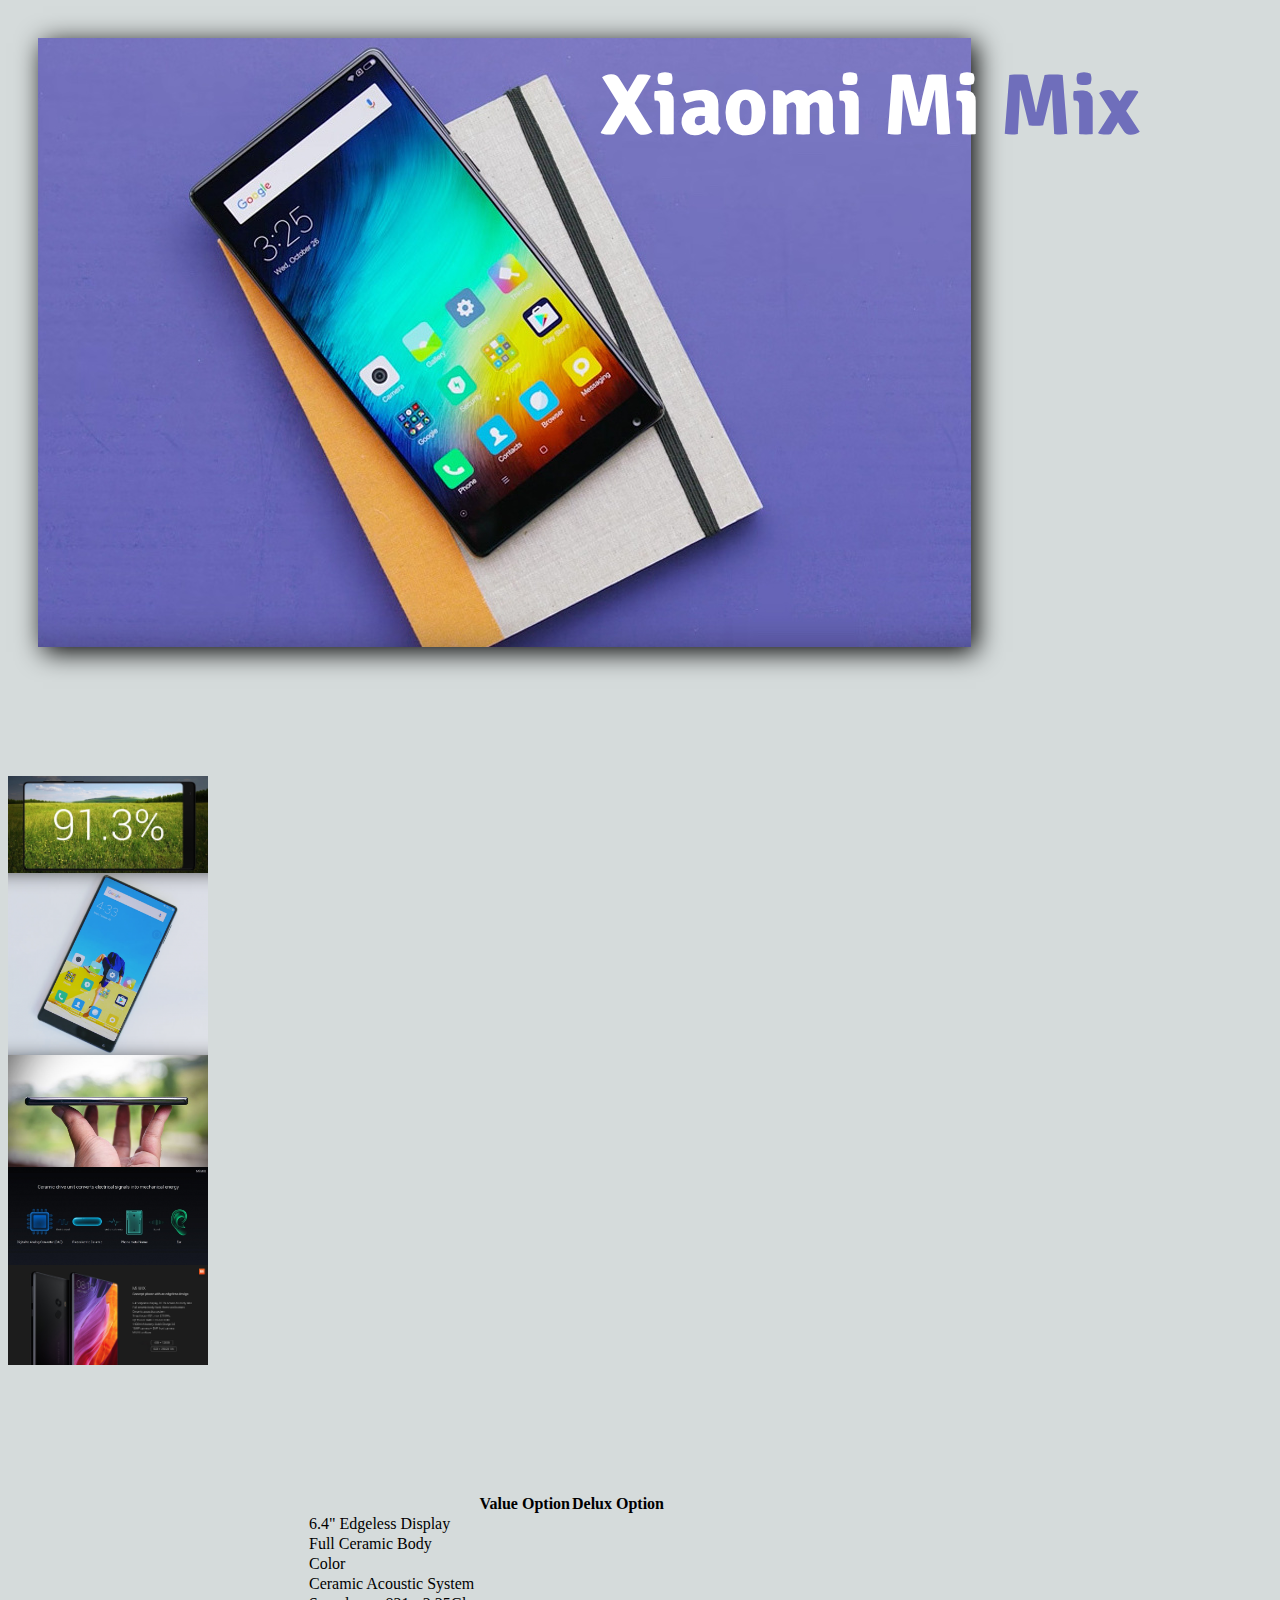
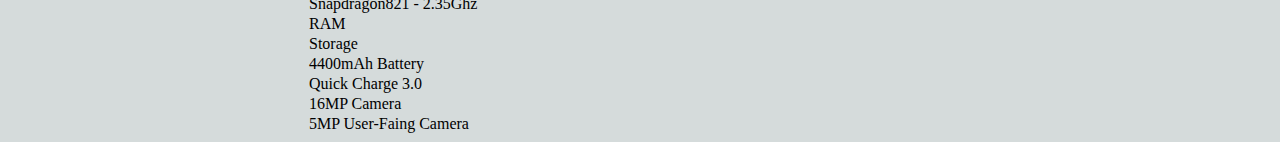
==== index.html @ 0af64887 "make site with header and gallery, and basic unstyled unfinished table" ====
<!DOCTYPE html>
<html>
  <head>
    <meta charset="utf-8">
    <link rel="stylesheet" href="css/styles.css" media="screen" title="no title">
    <link href="https://fonts.googleapis.com/css?family=Comfortaa|Exo+2|Righteous|Russo+One|Signika" rel="stylesheet">
    <title></title>
  </head>
  <body>
    <div id="top"> <!-- This is the Title Box -->
      <h1>Xiaomi Mi <span class="purple">Mix</span></h1>
      <img src="img/phone.jpg" alt="phone on a book" />
    </div>

    <div id="gallery"> <!-- This is the vertical box of images -->
      <img src="img/resolution.jpg" alt="" />
      <img src="img/phone2.png" alt="" />
      <img src="img/thickness.jpg" alt="" />
      <img src="img/hearing.jpg" alt="" />
      <img src="img/stats.jpg" alt="" />
      <div id="insertHere">
        <!-- Images Appear into this Div when hovered over -->
      </div>
    </div>

    <div id="specs">
      <table>
        <thead>
          <tr>
            <th></th>
            <th>Value Option</th>
            <th>Delux Option</th>
          </tr>
        </thead>
        <tbody>
          <tr>
            <td>6.4" Edgeless Display</td>
            <td></td>
            <td></td>
          </tr>
          <tr>
            <td>Full Ceramic Body</td>
            <td></td>
            <td></td>
          </tr>
          <tr>
            <td>Color</td>
            <td></td>
            <td></td>
          </tr>
          <tr>
            <td>Ceramic Acoustic System</td>
            <td></td>
            <td></td>
          </tr>
          <tr>
            <td>Snapdragon821 - 2.35Ghz</td>
            <td></td>
            <td></td>
          </tr>
          <tr>
            <td>RAM</td>
            <td></td>
            <td></td>
          </tr>
          <tr>
            <td>Storage</td>
            <td></td>
            <td></td>
          </tr>
          <tr>
            <td>4400mAh Battery</td>
            <td></td>
            <td></td>
          </tr>
          <tr>
            <td>Quick Charge 3.0</td>
            <td></td>
            <td></td>
          </tr>
          <tr>
            <td>16MP Camera</td>
            <td></td>
            <td></td>
          </tr>
          <tr>
            <td>5MP User-Faing Camera</td>
            <td></td>
            <td></td>
          </tr>
        </tbody>
      </table>
    </div>
  </body>
</html>
---- css/styles.css ----
body {
  background-color: #D5DBDB;
}

#top img {
  margin: 30px;
  box-shadow: 5px 5px 25px black;
  position: relative;
}

#top h1 {
  font-family: 'Signika', sans-serif;
  color: #fff;
  position: absolute;
  left: 600px;
  top: -5px;
  z-index: 1;
  font-size: 5.4em;
}

#gallery {
  margin-top: 100px;
  width: 200px;
  border-radius: 15px;
}

#gallery img {
  width: 100%;
  margin-top: -5px;
}

#gallery img:hover {
  box-shadow: 0px 0px 10px #333;

}

#insertHere {
  position: absolute;
  top: 775px;
  left: 350px;
  max-height: 500px;
  max-width: 700px;
  background-color: yellow;
}

#gallery img:nth-of-type(1):hover ~ #insertHere {
  content: url(../img/resolution.jpg);
  border-radius: 25px;
}
#gallery img:nth-of-type(2):hover ~ #insertHere {
  content: url(../img/phone2.png);
  border-radius: 25px;
}
#gallery img:nth-of-type(3):hover ~ #insertHere {
  content: url(../img/thickness.jpg);
  border-radius: 25px;
}
#gallery img:nth-of-type(4):hover ~ #insertHere {
  content: url(../img/hearing.jpg);
  border-radius: 25px;
}
#gallery img:nth-of-type(5):hover ~ #insertHere {
  content: url(../img/stats.jpg);
  border-radius: 25px;
}

#specs {
  clear: left;
  margin-top: 125px;
  margin-left: 300px;
}

#specs table {
  border-collapse: collapse;
}

.purple {
  color: rgb(111, 110, 187);
}

/*rgb(111, 110, 187);*/
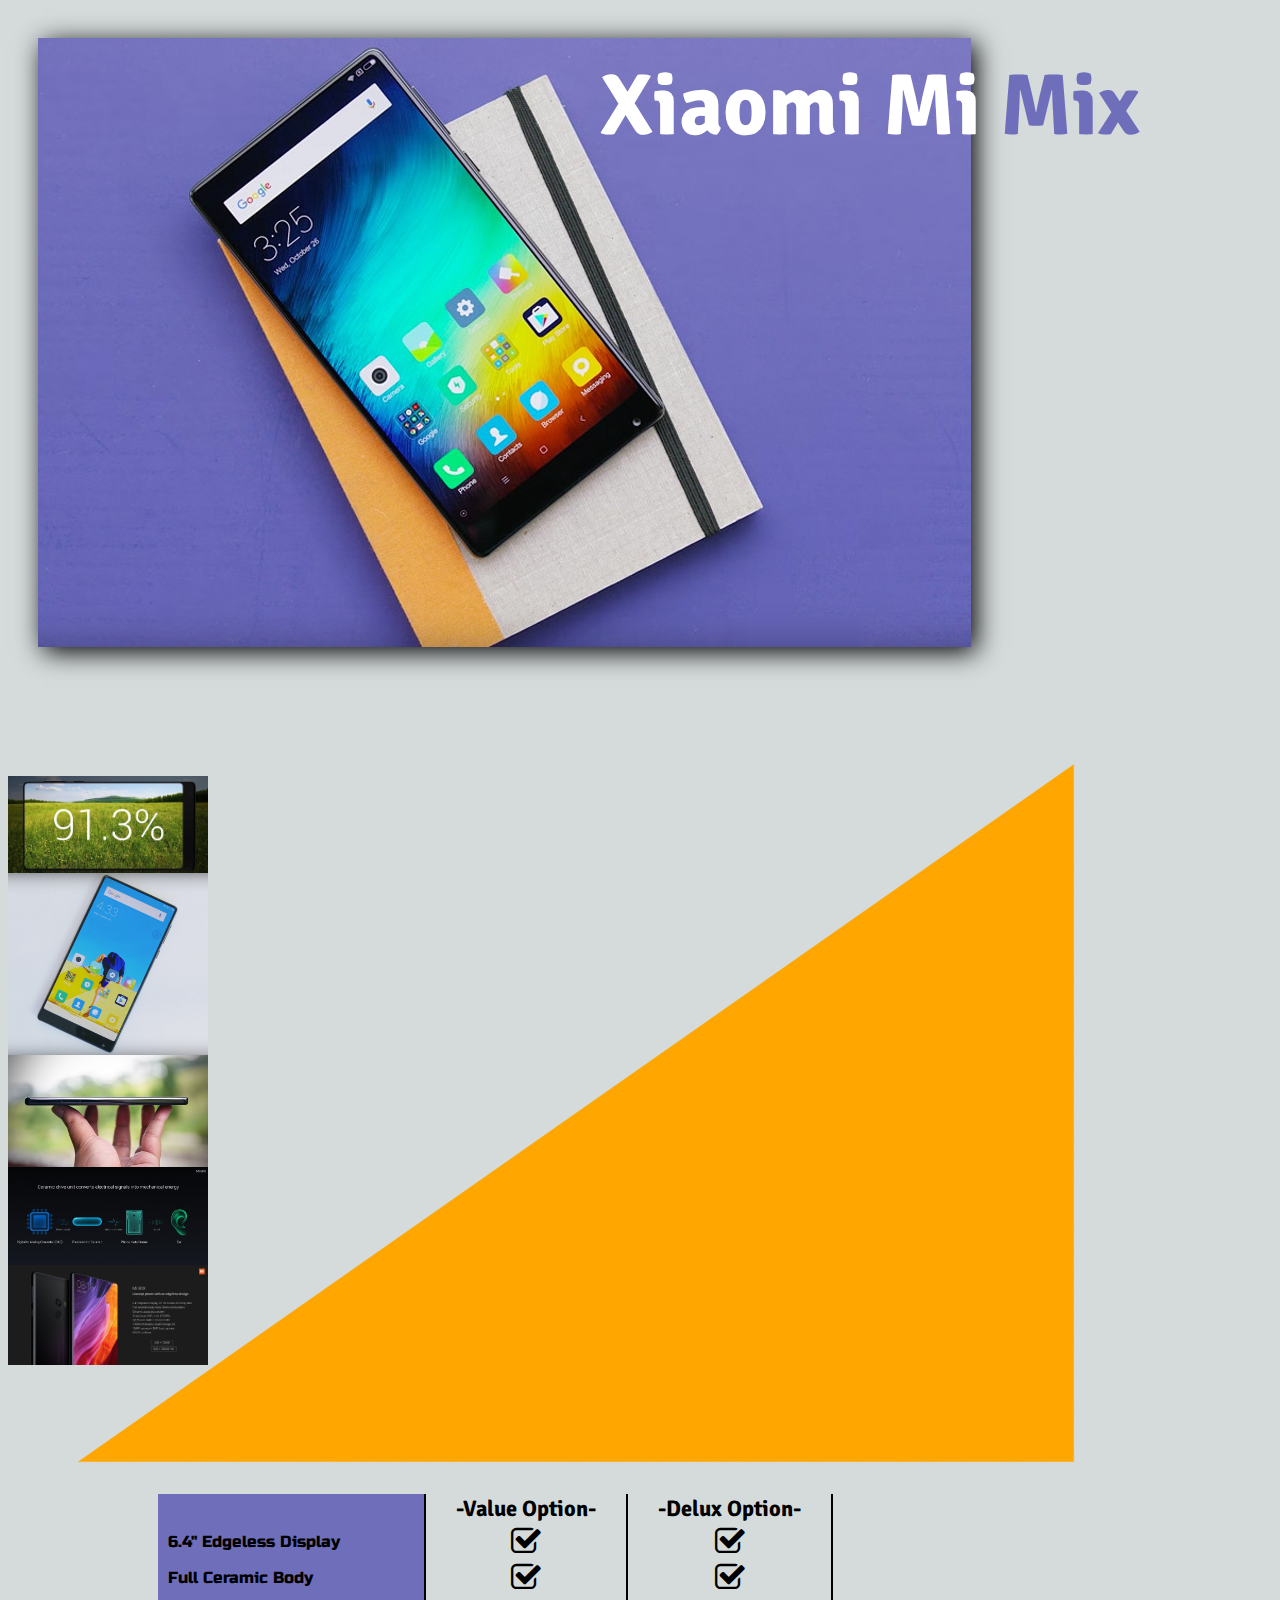
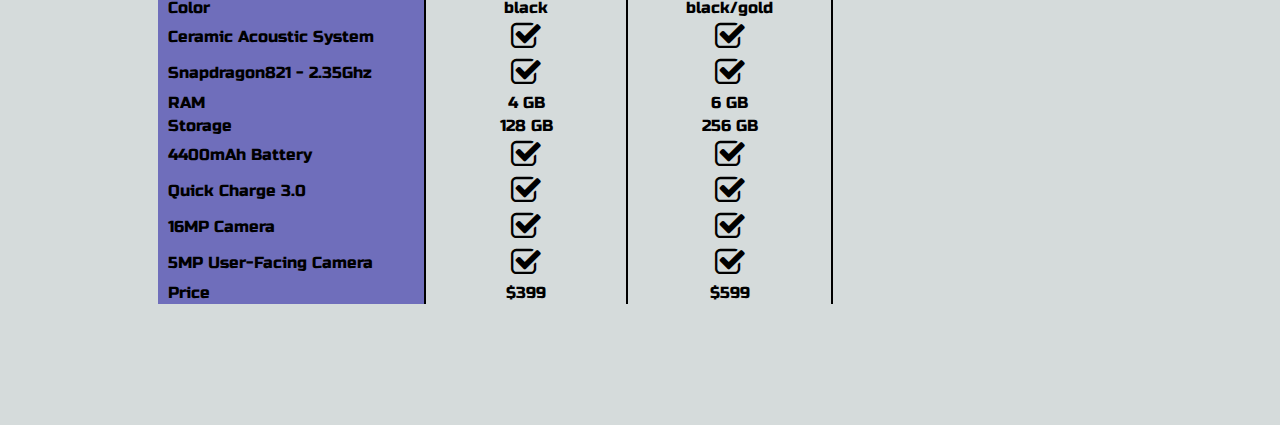
==== commit 474899c7: "add styling to table and triangle image in background" ====
--- a/index.html
+++ b/index.html
@@ -4,9 +4,11 @@
     <meta charset="utf-8">
     <link rel="stylesheet" href="css/styles.css" media="screen" title="no title">
     <link href="https://fonts.googleapis.com/css?family=Comfortaa|Exo+2|Righteous|Russo+One|Signika" rel="stylesheet">
+    <link rel="stylesheet" href="font-awesome-4.7.0/css/font-awesome.min.css">
     <title></title>
   </head>
   <body>
+    <div id="container">
     <div id="top"> <!-- This is the Title Box -->
       <h1>Xiaomi Mi <span class="purple">Mix</span></h1>
       <img src="img/phone.jpg" alt="phone on a book" />
@@ -23,73 +25,83 @@
       </div>
     </div>
 
+    <div id="price">
+      <img src="img/orange.png" alt="triangle" />
+    </div>
+
     <div id="specs">
       <table>
         <thead>
           <tr>
             <th></th>
-            <th>Value Option</th>
-            <th>Delux Option</th>
+            <th>-Value Option-</th>
+            <th>-Delux Option-</th>
           </tr>
         </thead>
         <tbody>
           <tr>
             <td>6.4" Edgeless Display</td>
-            <td></td>
-            <td></td>
+            <td><i class="fa fa-check-square-o fa-2x" aria-hidden="true"></i></td>
+            <td><i class="fa fa-check-square-o fa-2x" aria-hidden="true"></i></td>
           </tr>
           <tr>
             <td>Full Ceramic Body</td>
-            <td></td>
-            <td></td>
+            <td><i class="fa fa-check-square-o fa-2x" aria-hidden="true"></i></td>
+            <td><i class="fa fa-check-square-o fa-2x" aria-hidden="true"></i></td>
           </tr>
           <tr>
             <td>Color</td>
-            <td></td>
-            <td></td>
+            <td>black</td>
+            <td>black/gold</td>
           </tr>
           <tr>
             <td>Ceramic Acoustic System</td>
-            <td></td>
-            <td></td>
+            <td><i class="fa fa-check-square-o fa-2x" aria-hidden="true"></i></td>
+            <td><i class="fa fa-check-square-o fa-2x" aria-hidden="true"></i></td>
           </tr>
           <tr>
             <td>Snapdragon821 - 2.35Ghz</td>
-            <td></td>
-            <td></td>
+            <td><i class="fa fa-check-square-o fa-2x" aria-hidden="true"></i></td>
+            <td><i class="fa fa-check-square-o fa-2x" aria-hidden="true"></i></td>
           </tr>
           <tr>
             <td>RAM</td>
-            <td></td>
-            <td></td>
+            <td>4 GB</td>
+            <td>6 GB</td>
           </tr>
           <tr>
             <td>Storage</td>
-            <td></td>
-            <td></td>
+            <td>128 GB</td>
+            <td>256 GB</td>
           </tr>
           <tr>
             <td>4400mAh Battery</td>
-            <td></td>
-            <td></td>
+            <td><i class="fa fa-check-square-o fa-2x" aria-hidden="true"></i></td>
+            <td><i class="fa fa-check-square-o fa-2x" aria-hidden="true"></i></td>
           </tr>
           <tr>
             <td>Quick Charge 3.0</td>
-            <td></td>
-            <td></td>
+            <td><i class="fa fa-check-square-o fa-2x" aria-hidden="true"></i></td>
+            <td><i class="fa fa-check-square-o fa-2x" aria-hidden="true"></i></td>
           </tr>
           <tr>
             <td>16MP Camera</td>
-            <td></td>
-            <td></td>
+            <td><i class="fa fa-check-square-o fa-2x" aria-hidden="true"></i></td>
+            <td><i class="fa fa-check-square-o fa-2x" aria-hidden="true"></i></td>
           </tr>
           <tr>
-            <td>5MP User-Faing Camera</td>
-            <td></td>
-            <td></td>
+            <td>5MP User-Facing Camera</td>
+            <td><i class="fa fa-check-square-o fa-2x" aria-hidden="true"></i></td>
+            <td><i class="fa fa-check-square-o fa-2x" aria-hidden="true"></i></td>
+          </tr>
+          <tr>
+            <td>Price</td>
+            <td>$399</td>
+            <td>$599</td>
           </tr>
         </tbody>
       </table>
     </div>
+  </div>
   </body>
 </html>
--- a/css/styles.css
+++ b/css/styles.css
@@ -1,5 +1,9 @@
 body {
   background-color: #D5DBDB;
+}
+
+#container {
+  margin: auto;
 }
 
 #top img {
@@ -20,6 +24,7 @@
 
 #gallery {
   margin-top: 100px;
+  margin-right: 0;
   width: 200px;
   border-radius: 15px;
 }
@@ -64,18 +69,83 @@
   border-radius: 25px;
 }
 
+#price img {
+  position: absolute;
+  width: 1450px;
+  left: 0%;
+  top: 750px;
+  z-index: -1;
+}
+
 #specs {
   clear: left;
   margin-top: 125px;
-  margin-left: 300px;
+  margin-left: 150px;
+  /*background-color: rgb(111, 110, 187);
+  padding: 10px;*/
 }
 
 #specs table {
   border-collapse: collapse;
 }
 
+thead {
+  font-family: 'Signika', sans-serif;
+}
+
+thead tr th:nth-of-type(1) {
+  background-color: rgb(111, 110, 187);
+}
+
+thead tr th {
+  text-align: center;
+  padding-left: 30px;
+  padding-right: 30px;
+}
+
+td {
+  padding: 2px;
+}
+
+thead tr th {
+  font-size: 1.4em;
+}
+
+tbody {
+  font-family: 'Russo One', sans-serif;
+}
+
+tbody tr td:first-child {
+  padding-right: 50px;
+  padding-left: 10px;
+  background-color: rgb(111, 110, 187);
+}
+
+tbody tr td:nth-child(n+2) {
+  text-align: center;
+}
+
+tbody tr td i:hover {
+  color: orange;
+}
+
+thead tr th:nth-last-of-type(2), tbody tr td:nth-last-of-type(2) {
+  background-color: #D5DBDB;
+  border-left: 2px solid black;
+}
+
+thead tr th:nth-of-type(3), tbody tr td:nth-of-type(3) {
+  /*color: rgba(40, 174, 227, 1);*/
+  border-left: 2px solid black;
+  border-right: 2px solid black;
+}
+
 .purple {
   color: rgb(111, 110, 187);
 }
 
+#orange {
+  background-color: orange;
+}
+
 /*rgb(111, 110, 187);*/
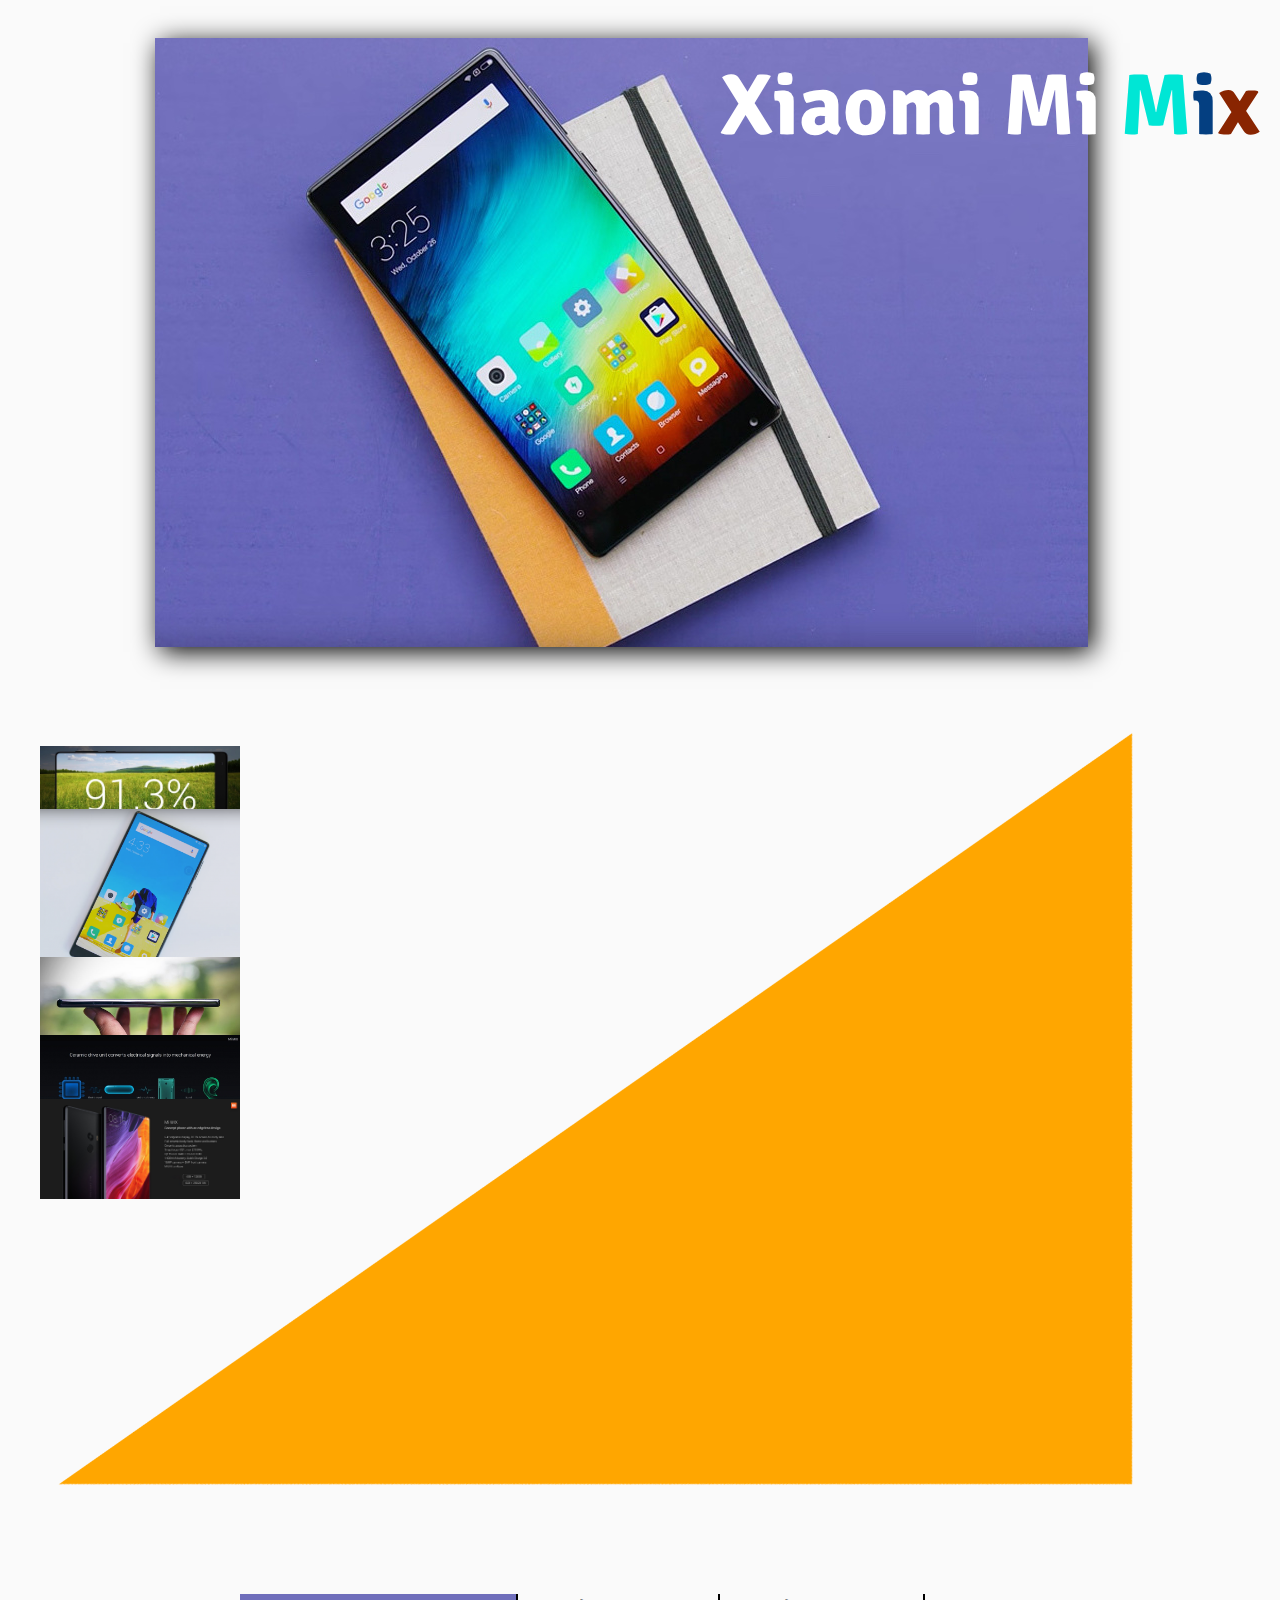
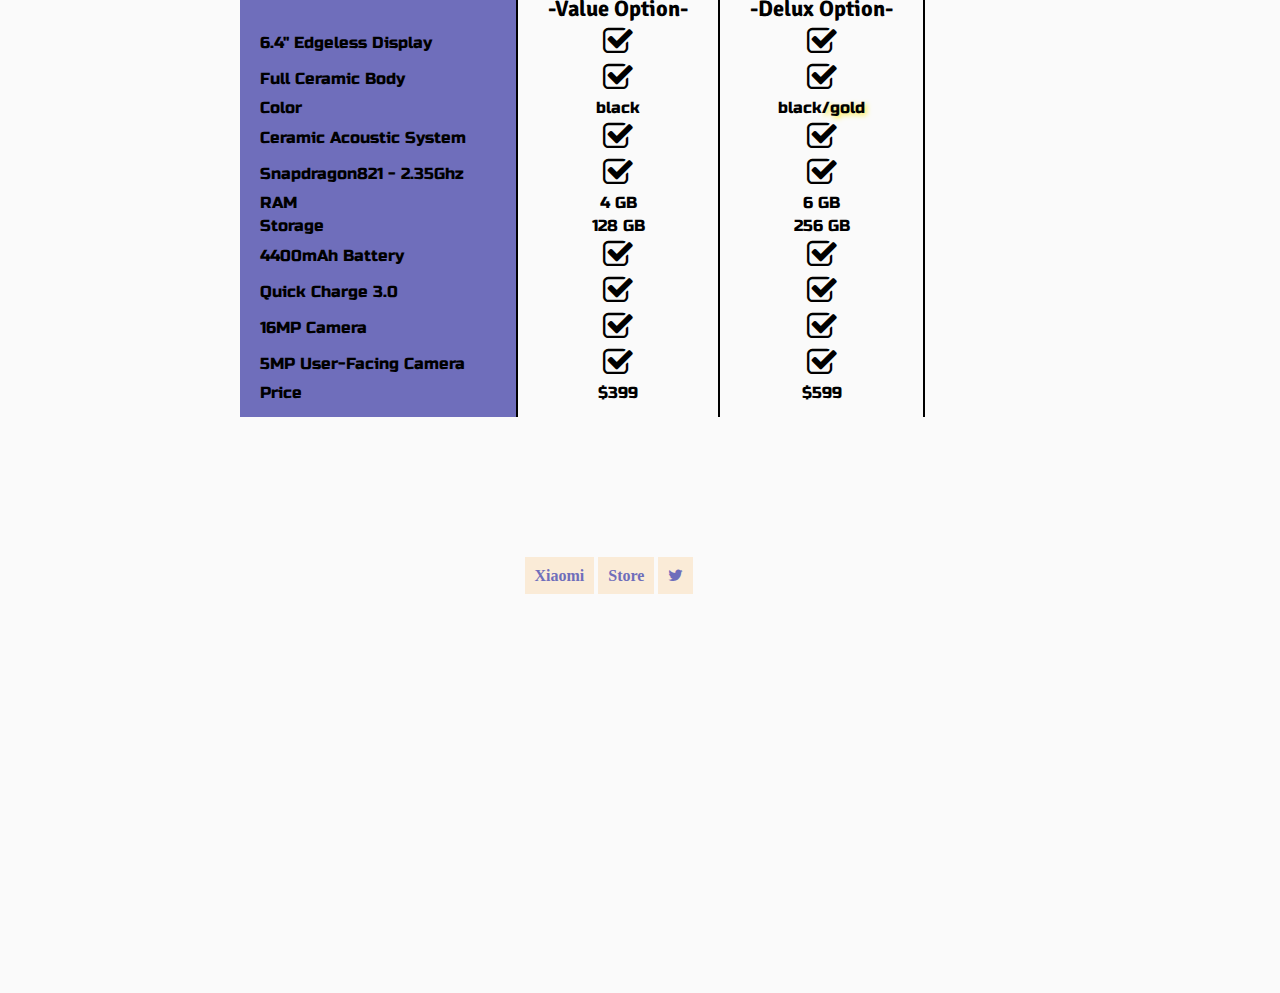
==== commit a203b55c: "change how the layout does what it does and add README" ====
--- a/index.html
+++ b/index.html
@@ -10,7 +10,7 @@
   <body>
     <div id="container">
     <div id="top"> <!-- This is the Title Box -->
-      <h1>Xiaomi Mi <span class="purple">Mix</span></h1>
+      <h1>Xiaomi Mi <span class="teal">M</span><span class="blue">i</span><span class="red">x</span></h1>
       <img src="img/phone.jpg" alt="phone on a book" />
     </div>
 
@@ -30,7 +30,7 @@
     </div>
 
     <div id="specs">
-      <table>
+      <table>               <!-- Start of Table -->
         <thead>
           <tr>
             <th></th>
@@ -52,7 +52,7 @@
           <tr>
             <td>Color</td>
             <td>black</td>
-            <td>black/gold</td>
+            <td>black<span class="gold">/gold</span></td>
           </tr>
           <tr>
             <td>Ceramic Acoustic System</td>
@@ -100,7 +100,13 @@
             <td>$599</td>
           </tr>
         </tbody>
-      </table>
+      </table>                   <!-- End of Table -->
+
+      <div id="bottom">         <!-- Last Div -->
+        <a href="http://www.mi.com/en/"><h4>Xiaomi</h4></a>
+        <a href="http://www.mi.com/en/store/"><h4>Store</h4></a>
+        <a href="https://twitter.com/xiaomi?ref_src=twsrc%5Egoogle%7Ctwcamp%5Eserp%7Ctwgr%5Eauthor"><h4><i class="fa fa-twitter" aria-hidden="true"></i></h4></a>
+      </div>
     </div>
   </div>
   </body>
--- a/css/styles.css
+++ b/css/styles.css
@@ -1,22 +1,29 @@
 body {
-  background-color: #D5DBDB;
+  background-color: #FAFAFA;
+}
+
+a {
+  text-decoration: none;
 }
 
 #container {
   margin: auto;
+  width: 1200px;
 }
 
 #top img {
   margin: 30px;
+  margin-left: 115px;
   box-shadow: 5px 5px 25px black;
   position: relative;
 }
 
 #top h1 {
+  padding-left: 80px;
   font-family: 'Signika', sans-serif;
   color: #fff;
   position: absolute;
-  left: 600px;
+  left: 50%;
   top: -5px;
   z-index: 1;
   font-size: 5.4em;
@@ -26,16 +33,23 @@
   margin-top: 100px;
   margin-right: 0;
   width: 200px;
-  border-radius: 15px;
+  height: 450px;
+  box-sizing: border-box;
 }
 
 #gallery img {
   width: 100%;
-  margin-top: -5px;
+  margin-top: -35px;
+  float: left;
+  clear: left;
+  box-sizing: border-box;
+  transition: margin 500ms
 }
 
 #gallery img:hover {
-  box-shadow: 0px 0px 10px #333;
+  box-shadow: 0px 0px 20px #333;
+  margin-bottom: 35px;
+
 
 }
 
@@ -45,7 +59,6 @@
   left: 350px;
   max-height: 500px;
   max-width: 700px;
-  background-color: yellow;
 }
 
 #gallery img:nth-of-type(1):hover ~ #insertHere {
@@ -70,19 +83,19 @@
 }
 
 #price img {
-  position: absolute;
-  width: 1450px;
+  position: relative;
+  width: 1100px;
   left: 0%;
-  top: 750px;
+  top: -500px;
   z-index: -1;
 }
 
 #specs {
+  position: relative;
+  top: -400px;
   clear: left;
-  margin-top: 125px;
-  margin-left: 150px;
-  /*background-color: rgb(111, 110, 187);
-  padding: 10px;*/
+  margin-left: 200px;
+  box-sizing: border-box;
 }
 
 #specs table {
@@ -117,20 +130,27 @@
 
 tbody tr td:first-child {
   padding-right: 50px;
-  padding-left: 10px;
+  padding-left: 20px;
   background-color: rgb(111, 110, 187);
+}
+
+tbody tr:last-of-type td {
+  padding-bottom: 15px;
 }
 
 tbody tr td:nth-child(n+2) {
   text-align: center;
 }
 
-tbody tr td i:hover {
+tbody tr td:nth-of-type(2):hover {
   color: orange;
 }
 
+tbody tr td:nth-of-type(3):hover {
+  color: rgb(111, 110, 187);
+}
+
 thead tr th:nth-last-of-type(2), tbody tr td:nth-last-of-type(2) {
-  background-color: #D5DBDB;
   border-left: 2px solid black;
 }
 
@@ -140,8 +160,38 @@
   border-right: 2px solid black;
 }
 
-.purple {
+#bottom {
+  margin-top: 150px;
+  width: 678px;
+  text-align: center;
+  padding-left: 30px;
+}
+
+#bottom h4{
+  display: inline;
   color: rgb(111, 110, 187);
+  padding: 10px;
+  background-color: antiquewhite;
+}
+
+#bottom h4:hover {
+  color: orange;
+}
+
+.blue {
+  color: rgb(4, 63, 129);
+}
+
+.gold {
+  text-shadow: 2px 2px 5px #FFEB3B;
+}
+
+.teal {
+  color: rgb(0, 230, 213);
+}
+
+.red {
+  color: rgb(137, 37, 1);
 }
 
 #orange {
